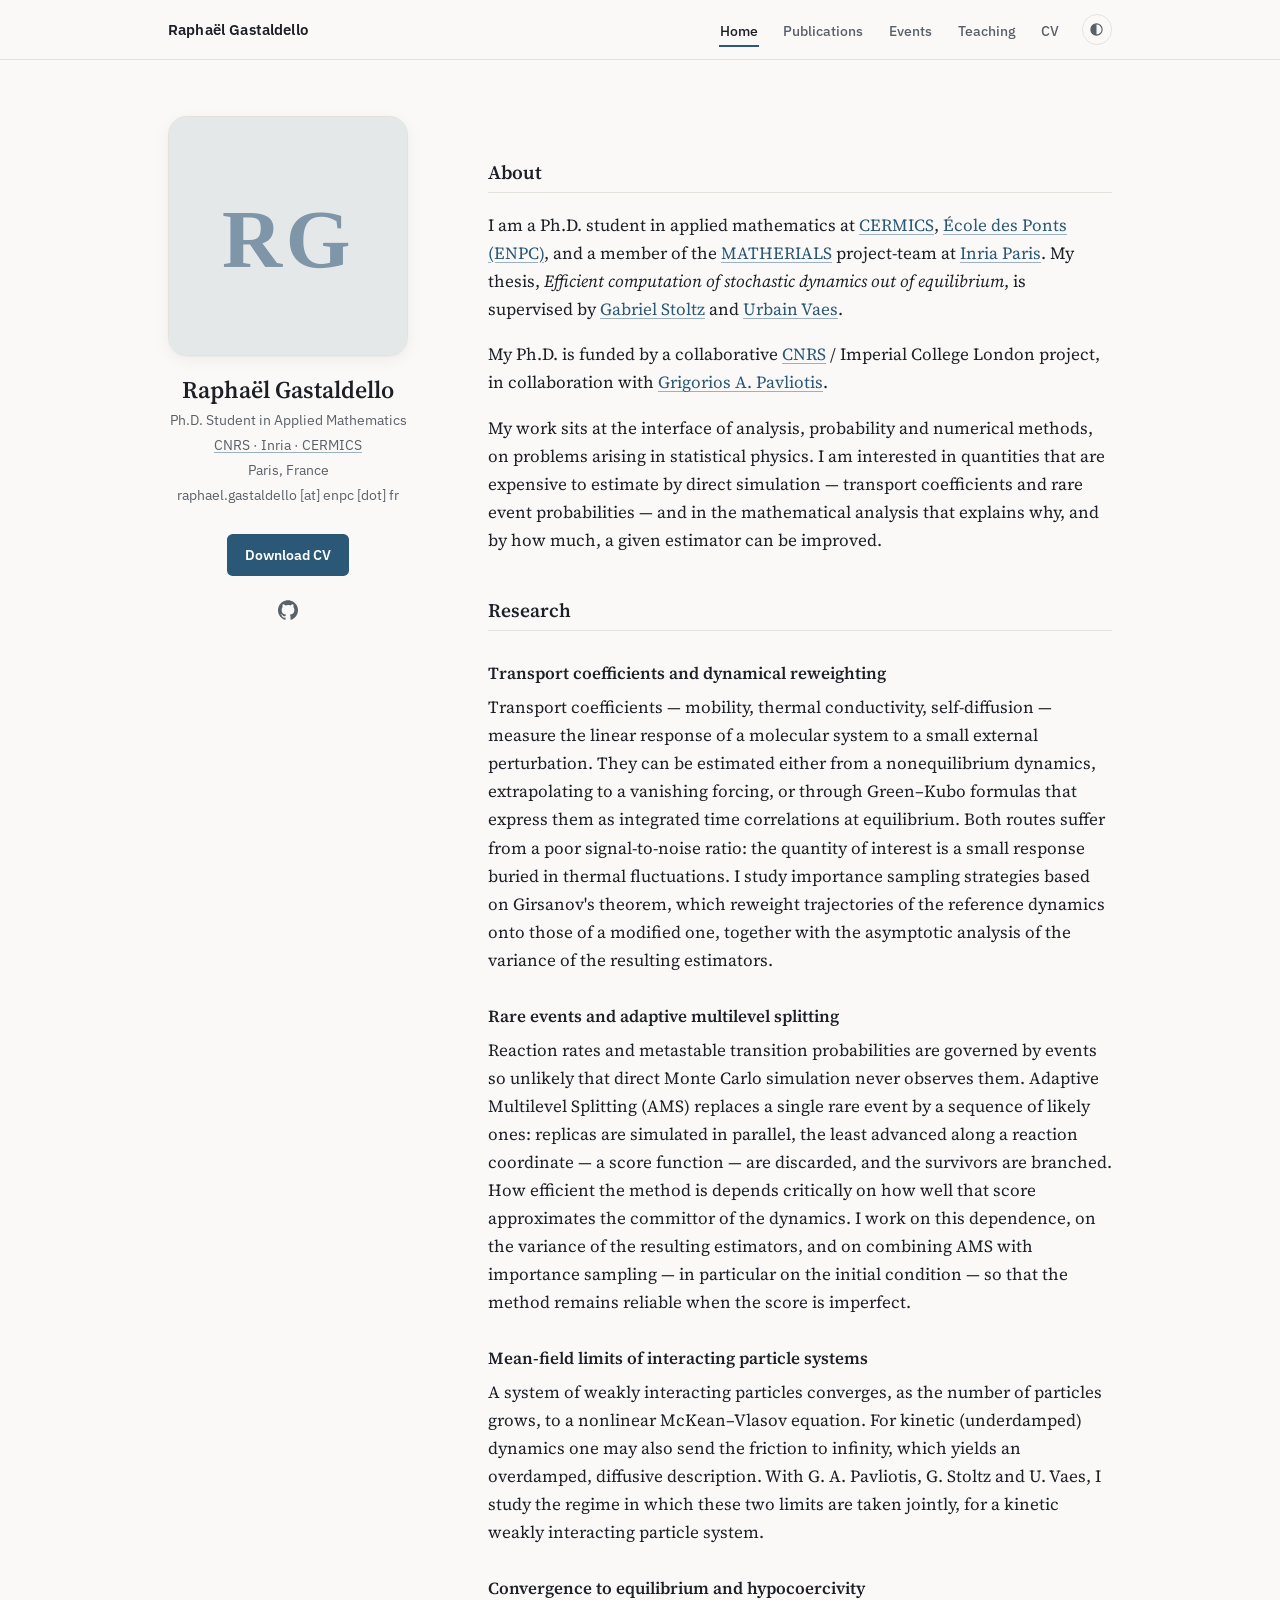
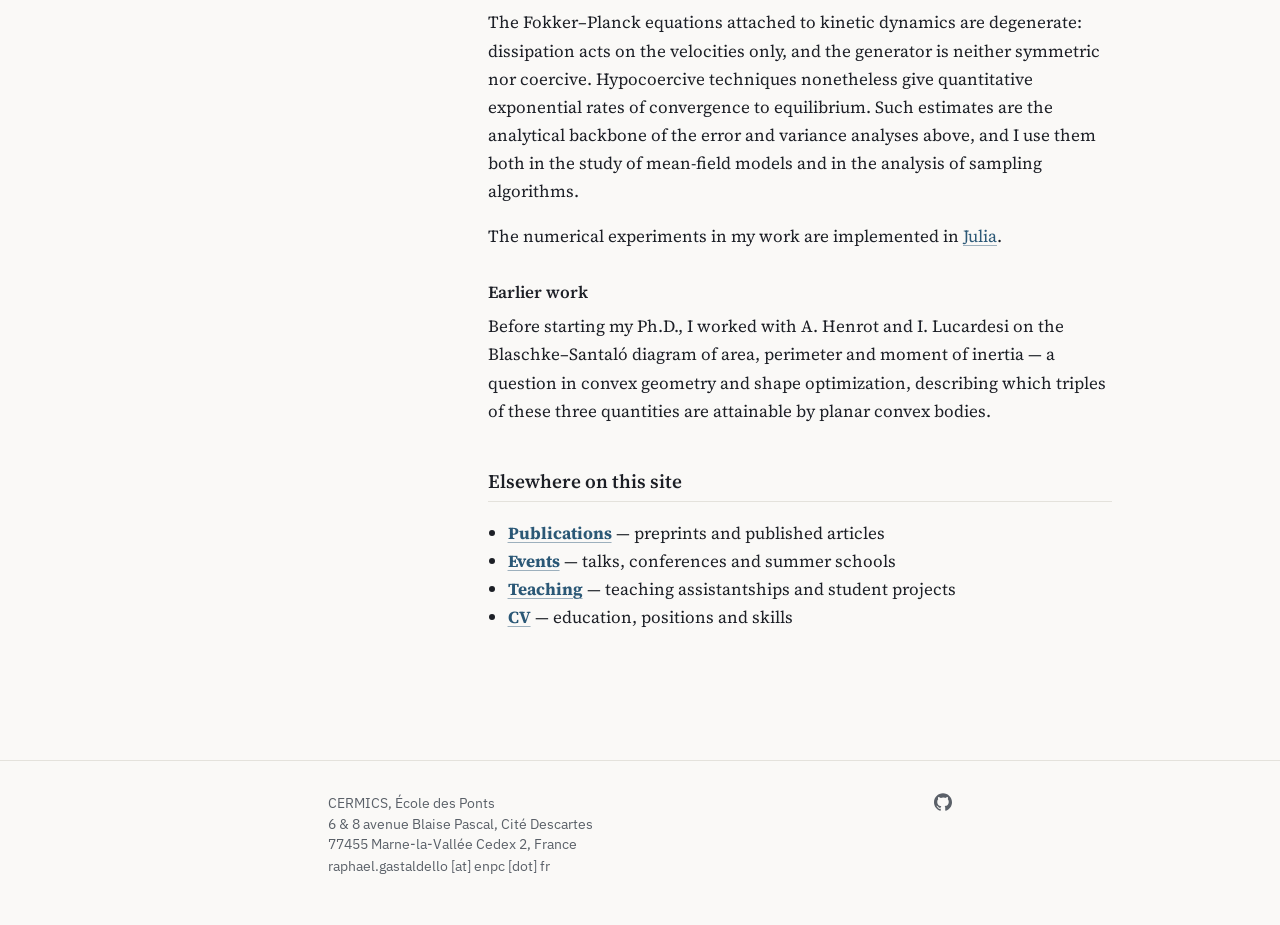
==== index.html @ 49ae83a9 "Initial commit: personal research website Static HTML/CSS site (no build step), published by GitHub " ====
<!DOCTYPE html>
<html lang="en">
<head>
<meta charset="UTF-8">
<meta name="viewport" content="width=device-width, initial-scale=1">
<title>Raphaël Gastaldello — Ph.D. Student in Applied Mathematics</title>
<meta name="description" content="Personal academic website of Raphaël Gastaldello, Ph.D. student in applied mathematics at CERMICS, École des Ponts, and the MATHERIALS team at Inria Paris. Transport coefficients, rare events, interacting particle systems.">
<meta name="keywords" content="Raphaël Gastaldello, transport coefficients, Green-Kubo, Girsanov reweighting, importance sampling, adaptive multilevel splitting, rare events, mean-field limit, hypocoercivity, molecular dynamics, CERMICS, Inria, CNRS">
<meta name="author" content="Raphaël Gastaldello">
<link rel="canonical" href="https://rgastald.github.io/">

<meta property="og:type" content="website">
<meta property="og:title" content="Raphaël Gastaldello — Ph.D. Student in Applied Mathematics">
<meta property="og:description" content="Ph.D. student at CERMICS, École des Ponts, and the MATHERIALS team at Inria Paris. Efficient computation of stochastic dynamics out of equilibrium.">
<meta property="og:url" content="https://rgastald.github.io/">

<link rel="icon" href="data:,">
<link rel="preconnect" href="https://fonts.googleapis.com">
<link rel="preconnect" href="https://fonts.gstatic.com" crossorigin>
<link href="https://fonts.googleapis.com/css2?family=Source+Serif+4:ital,opsz,wght@0,8..60,400;0,8..60,600;0,8..60,700;1,8..60,400&family=IBM+Plex+Sans:ital,wght@0,400;0,500;0,600;1,400&display=swap" rel="stylesheet">
<link rel="stylesheet" href="/assets/css/main.css">
<script>try{var t=localStorage.getItem('theme');if(t)document.documentElement.setAttribute('data-theme',t)}catch(e){}</script>
</head>
<body>

<a class="skip-link" href="#main">Skip to content</a>

<header class="site-nav">
  <div class="site-nav__inner">
    <a class="site-nav__brand" href="/">Raphaël Gastaldello</a>
    <div class="site-nav__right">
      <nav aria-label="Primary">
        <ul class="site-nav__links">
          <li><a href="/" aria-current="page">Home</a></li>
          <li><a href="/publications/">Publications</a></li>
          <li><a href="/events/">Events</a></li>
          <li><a href="/teaching/">Teaching</a></li>
          <li><a href="/cv/">CV</a></li>
        </ul>
      </nav>
      <button class="theme-toggle" type="button" data-theme-toggle aria-label="Switch between light and dark theme" title="Switch theme">
        <svg xmlns="http://www.w3.org/2000/svg" viewBox="0 0 24 24" width="15" height="15" fill="none" stroke="currentColor" stroke-width="1.8" aria-hidden="true" focusable="false"><circle cx="12" cy="12" r="9"/><path d="M12 3a9 9 0 0 0 0 18z" fill="currentColor" stroke="none"/></svg>
      </button>
    </div>
  </div>
</header>

<main class="page page--home" id="main">
  <div class="home-grid">

    <aside class="home-sidebar">
      <div class="home-sidebar__top">
        <!-- Replace portrait.svg by your own photo, e.g. portrait.jpg (square crop). -->
        <img class="home-sidebar__photo" src="/assets/img/portrait.svg" alt="Portrait of Raphaël Gastaldello">
        <div class="home-sidebar__info">
          <h1 class="home-sidebar__name">Raphaël Gastaldello</h1>
          <p class="home-sidebar__role">Ph.D. Student in Applied Mathematics</p>
          <p class="home-sidebar__affiliation">
            <a href="https://team.inria.fr/matherials/">CNRS · Inria · CERMICS</a>
          </p>
          <p class="home-sidebar__location">Paris, France</p>
          <p class="home-sidebar__email">raphael.gastaldello [at] enpc [dot] fr</p>
        </div>
      </div>

      <a class="button home-sidebar__cv" href="/assets/files/cv.pdf">Download CV</a>

      <div class="home-sidebar__social">
        <a class="icon-link" href="https://github.com/rgastald" aria-label="GitHub"><svg xmlns="http://www.w3.org/2000/svg" viewBox="0 0 24 24" width="20" height="20" fill="currentColor" aria-hidden="true" focusable="false"><path d="M12 .297c-6.63 0-12 5.373-12 12 0 5.303 3.438 9.8 8.205 11.385.6.113.82-.258.82-.577 0-.285-.01-1.04-.015-2.04-3.338.724-4.042-1.61-4.042-1.61-.546-1.385-1.333-1.754-1.333-1.754-1.089-.744.084-.729.084-.729 1.205.084 1.839 1.237 1.839 1.237 1.07 1.834 2.807 1.304 3.492.997.107-.775.418-1.305.762-1.605-2.665-.305-5.466-1.334-5.466-5.93 0-1.31.469-2.381 1.236-3.221-.124-.303-.535-1.524.117-3.176 0 0 1.008-.322 3.301 1.23a11.5 11.5 0 0 1 3.003-.404c1.02.005 2.047.138 3.003.404 2.291-1.552 3.297-1.23 3.297-1.23.653 1.653.242 2.874.118 3.176.77.84 1.235 1.911 1.235 3.221 0 4.609-2.807 5.624-5.479 5.921.43.372.823 1.102.823 2.222 0 1.606-.014 2.898-.014 3.293 0 .322.216.694.825.576C20.565 22.092 24 17.592 24 12.297c0-6.627-5.373-12-12-12"/></svg></a>
      </div>
    </aside>

    <div class="home-content">

      <h2 id="about">About</h2>

      <p>I am a Ph.D. student in applied mathematics at <a href="https://cermics.enpc.fr/">CERMICS</a>,
      <a href="https://www.ecoledesponts.fr/en">École des Ponts (ENPC)</a>, and a member of the
      <a href="https://team.inria.fr/matherials/">MATHERIALS</a> project-team at
      <a href="https://www.inria.fr/en/centre-inria-de-paris">Inria Paris</a>. My thesis,
      <em>Efficient computation of stochastic dynamics out of equilibrium</em>, is supervised by
      <a href="https://cermics.enpc.fr/~stoltz/">Gabriel Stoltz</a> and
      <a href="https://urbain.vaes.uk/">Urbain Vaes</a>.</p>

      <p>My Ph.D. is funded by a collaborative <a href="https://www.cnrs.fr/en">CNRS</a> / Imperial College
      London project, in collaboration with
      <a href="https://www.ma.imperial.ac.uk/~pavl/">Grigorios A. Pavliotis</a>.</p>

      <p>My work sits at the interface of analysis, probability and numerical methods, on problems arising
      in statistical physics. I am interested in quantities that are expensive to estimate by direct
      simulation — transport coefficients and rare event probabilities — and in the mathematical analysis
      that explains why, and by how much, a given estimator can be improved.</p>

      <h2 id="research">Research</h2>

      <h3>Transport coefficients and dynamical reweighting</h3>
      <p>Transport coefficients — mobility, thermal conductivity, self-diffusion — measure the linear
      response of a molecular system to a small external perturbation. They can be estimated either from a
      nonequilibrium dynamics, extrapolating to a vanishing forcing, or through Green–Kubo formulas that
      express them as integrated time correlations at equilibrium. Both routes suffer from a poor
      signal-to-noise ratio: the quantity of interest is a small response buried in thermal fluctuations. I
      study importance sampling strategies based on Girsanov's theorem, which reweight trajectories of the
      reference dynamics onto those of a modified one, together with the asymptotic analysis of the
      variance of the resulting estimators.</p>

      <h3>Rare events and adaptive multilevel splitting</h3>
      <p>Reaction rates and metastable transition probabilities are governed by events so unlikely that
      direct Monte Carlo simulation never observes them. Adaptive Multilevel Splitting (AMS) replaces a
      single rare event by a sequence of likely ones: replicas are simulated in parallel, the least advanced
      along a reaction coordinate — a score function — are discarded, and the survivors are branched. How
      efficient the method is depends critically on how well that score approximates the committor of the
      dynamics. I work on this dependence, on the variance of the resulting estimators, and on combining
      AMS with importance sampling — in particular on the initial condition — so that the method remains
      reliable when the score is imperfect.</p>

      <h3>Mean-field limits of interacting particle systems</h3>
      <p>A system of weakly interacting particles converges, as the number of particles grows, to a
      nonlinear McKean–Vlasov equation. For kinetic (underdamped) dynamics one may also send the friction
      to infinity, which yields an overdamped, diffusive description. With G. A. Pavliotis, G. Stoltz and
      U. Vaes, I study the regime in which these two limits are taken jointly, for a kinetic weakly
      interacting particle system.</p>

      <h3>Convergence to equilibrium and hypocoercivity</h3>
      <p>The Fokker–Planck equations attached to kinetic dynamics are degenerate: dissipation acts on the
      velocities only, and the generator is neither symmetric nor coercive. Hypocoercive techniques
      nonetheless give quantitative exponential rates of convergence to equilibrium. Such estimates are the
      analytical backbone of the error and variance analyses above, and I use them both in the study of
      mean-field models and in the analysis of sampling algorithms.</p>

      <p>The numerical experiments in my work are implemented in <a href="https://julialang.org/">Julia</a>.</p>

      <h3>Earlier work</h3>
      <p>Before starting my Ph.D., I worked with A. Henrot and I. Lucardesi on the Blaschke–Santaló diagram
      of area, perimeter and moment of inertia — a question in convex geometry and shape optimization,
      describing which triples of these three quantities are attainable by planar convex bodies.</p>

      <h2 id="elsewhere">Elsewhere on this site</h2>
      <ul>
        <li><strong><a href="/publications/">Publications</a></strong> — preprints and published articles</li>
        <li><strong><a href="/events/">Events</a></strong> — talks, conferences and summer schools</li>
        <li><strong><a href="/teaching/">Teaching</a></strong> — teaching assistantships and student projects</li>
        <li><strong><a href="/cv/">CV</a></strong> — education, positions and skills</li>
      </ul>

    </div>
  </div>
</main>

<footer class="site-footer">
  <div class="site-footer__inner">
    <div class="site-footer__block">
      <address>
        CERMICS, École des Ponts<br>
        6 &amp; 8 avenue Blaise Pascal, Cité Descartes<br>
        77455 Marne-la-Vallée Cedex 2, France
      </address>
      <span class="email-obfuscated">raphael.gastaldello [at] enpc [dot] fr</span>
    </div>
    <div class="site-footer__block site-footer__social">
      <a class="icon-link" href="https://github.com/rgastald" aria-label="GitHub"><svg xmlns="http://www.w3.org/2000/svg" viewBox="0 0 24 24" width="18" height="18" fill="currentColor" aria-hidden="true" focusable="false"><path d="M12 .297c-6.63 0-12 5.373-12 12 0 5.303 3.438 9.8 8.205 11.385.6.113.82-.258.82-.577 0-.285-.01-1.04-.015-2.04-3.338.724-4.042-1.61-4.042-1.61-.546-1.385-1.333-1.754-1.333-1.754-1.089-.744.084-.729.084-.729 1.205.084 1.839 1.237 1.839 1.237 1.07 1.834 2.807 1.304 3.492.997.107-.775.418-1.305.762-1.605-2.665-.305-5.466-1.334-5.466-5.93 0-1.31.469-2.381 1.236-3.221-.124-.303-.535-1.524.117-3.176 0 0 1.008-.322 3.301 1.23a11.5 11.5 0 0 1 3.003-.404c1.02.005 2.047.138 3.003.404 2.291-1.552 3.297-1.23 3.297-1.23.653 1.653.242 2.874.118 3.176.77.84 1.235 1.911 1.235 3.221 0 4.609-2.807 5.624-5.479 5.921.43.372.823 1.102.823 2.222 0 1.606-.014 2.898-.014 3.293 0 .322.216.694.825.576C20.565 22.092 24 17.592 24 12.297c0-6.627-5.373-12-12-12"/></svg></a>
    </div>
  </div>
</footer>

<script src="/assets/js/theme.js"></script>
</body>
</html>
---- assets/css/main.css ----
/* ==========================================================================
   Raphaël Gastaldello — personal academic website
   One stylesheet, no build step. Light and dark themes via custom properties.
   ========================================================================== */

/* --- Design tokens ------------------------------------------------------- */

:root {
  --bg:          #faf9f7;
  --bg-elevated: #ffffff;
  --text:        #1c1f26;
  --text-muted:  #5a6068;
  --border:      #e4e2dc;
  --accent:      #2b5876;
  --accent-soft: #e8eef4;
  --shadow: 0 1px 2px rgba(20, 20, 15, .04), 0 4px 16px rgba(20, 20, 15, .05);

  --font-serif: "Source Serif 4", Georgia, "Times New Roman", serif;
  --font-sans:  "IBM Plex Sans", -apple-system, BlinkMacSystemFont, "Segoe UI", sans-serif;

  --measure: 42rem;      /* reading width of the text pages */
  --nav-height: 3.75rem;

  color-scheme: light dark;
}

/* Dark palette, applied by OS preference unless the reader forced light. */
@media (prefers-color-scheme: dark) {
  :root:not([data-theme="light"]) {
    --bg:          #14161a;
    --bg-elevated: #1a1d22;
    --text:        #e6e7ea;
    --text-muted:  #979da5;
    --border:      #292c33;
    --accent:      #8ebbd9;
    --accent-soft: #1a2530;
    --shadow: 0 1px 2px rgba(0, 0, 0, .3), 0 4px 16px rgba(0, 0, 0, .3);
  }
}

/* ... and by the explicit toggle, in both directions. */
:root[data-theme="dark"] {
  --bg:          #14161a;
  --bg-elevated: #1a1d22;
  --text:        #e6e7ea;
  --text-muted:  #979da5;
  --border:      #292c33;
  --accent:      #8ebbd9;
  --accent-soft: #1a2530;
  --shadow: 0 1px 2px rgba(0, 0, 0, .3), 0 4px 16px rgba(0, 0, 0, .3);
}

/* --- Base ---------------------------------------------------------------- */

* { box-sizing: border-box; }

html { -webkit-text-size-adjust: 100%; }

/* Smooth in-page anchor jumps, unless the reader asked for less motion. */
@media (prefers-reduced-motion: no-preference) {
  html { scroll-behavior: smooth; }
}

body {
  margin: 0;
  background: var(--bg);
  color: var(--text);
  font-family: var(--font-serif);
  font-size: 1.0625rem;
  line-height: 1.65;
  text-rendering: optimizeLegibility;
  -webkit-font-smoothing: antialiased;
}

h1, h2, h3 {
  font-family: var(--font-serif);
  font-weight: 600;
  line-height: 1.25;
  text-wrap: balance;
  color: var(--text);
}

a {
  color: var(--accent);
  text-decoration-color: color-mix(in srgb, var(--accent) 45%, transparent);
  text-underline-offset: .15em;
}
a:hover { text-decoration-thickness: 2px; }
a:focus-visible,
button:focus-visible { outline: 2px solid var(--accent); outline-offset: 2px; }

ul { padding-left: 1.15em; }

em { font-style: italic; }

.skip-link {
  position: absolute;
  left: -9999px;
  top: 0;
  font-family: var(--font-sans);
  font-size: .9rem;
  background: var(--bg-elevated);
  border: 1px solid var(--border);
  padding: .5rem .9rem;
  border-radius: .35rem;
  z-index: 100;
}
.skip-link:focus { left: 1rem; top: 1rem; }

/* --- Site navigation ----------------------------------------------------- */

.site-nav {
  position: sticky;
  top: 0;
  z-index: 10;
  height: var(--nav-height);
  background: color-mix(in srgb, var(--bg) 88%, transparent);
  backdrop-filter: blur(8px);
  border-bottom: 1px solid var(--border);
}

.site-nav__inner {
  max-width: 62rem;
  height: 100%;
  margin: 0 auto;
  padding: 0 1.5rem;
  display: flex;
  align-items: center;
  justify-content: space-between;
  gap: 1rem;
  overflow-x: auto;
  scrollbar-width: none;
}
.site-nav__inner::-webkit-scrollbar { display: none; }

.site-nav__brand {
  font-family: var(--font-sans);
  font-weight: 600;
  font-size: .95rem;
  color: var(--text);
  text-decoration: none;
  letter-spacing: .01em;
  white-space: nowrap;
}

.site-nav__right { display: flex; align-items: center; gap: 1.35rem; }

.site-nav__links {
  display: flex;
  gap: 1.5rem;
  list-style: none;
  margin: 0;
  padding: 0;
}
.site-nav__links a {
  font-family: var(--font-sans);
  font-size: .9rem;
  font-weight: 500;
  color: var(--text-muted);
  text-decoration: none;
  padding: .35rem .05rem;
  border-bottom: 2px solid transparent;
  white-space: nowrap;
}
.site-nav__links a:hover { color: var(--text); }
.site-nav__links a[aria-current="page"] {
  color: var(--text);
  border-bottom-color: var(--accent);
}

.theme-toggle {
  display: inline-flex;
  align-items: center;
  justify-content: center;
  width: 1.9rem;
  height: 1.9rem;
  padding: 0;
  flex: none;
  border: 1px solid var(--border);
  border-radius: 50%;
  background: transparent;
  color: var(--text-muted);
  cursor: pointer;
}
.theme-toggle:hover { color: var(--accent); border-color: var(--accent); }

/* Narrow screens: drop the brand so the whole menu fits without scrolling. */
@media (max-width: 34rem) {
  .site-nav__inner { padding: 0 1rem; }
  .site-nav__brand { display: none; }
  .site-nav__links { gap: .95rem; }
  .site-nav__links a { font-size: .85rem; }
  .site-nav__right { gap: 1rem; }
}

/* --- Text pages ---------------------------------------------------------- */

.page {
  max-width: var(--measure);
  margin: 0 auto;
  padding: 3rem 1.5rem 5rem;
}

.page__header {
  display: flex;
  align-items: center;
  justify-content: space-between;
  flex-wrap: wrap;
  gap: .75rem 1.5rem;
  margin-bottom: .4rem;
}
.page__title { font-size: 2rem; margin: 0; }
.page__subtitle {
  font-family: var(--font-sans);
  color: var(--text-muted);
  margin: 0 0 2.5rem;
  font-size: 1rem;
}
.page__header + .entries,
.page__header + h2 { margin-top: 2.2rem; }

.page h2 {
  font-size: 1.2rem;
  margin: 2.75rem 0 1.1rem;
  padding-bottom: .5rem;
  border-bottom: 1px solid var(--border);
  scroll-margin-top: calc(var(--nav-height) + 1rem);
}
.page h3 {
  font-size: 1.06rem;
  margin: 2rem 0 .55rem;
}
.page h3 + p { margin-top: 0; }

:where(.page) p { margin: 0 0 1.1rem; }

/* --- Home ---------------------------------------------------------------- */

.page--home { max-width: none; padding: 0; }

.home-grid {
  max-width: 62rem;
  margin: 0 auto;
  padding: 3.5rem 1.5rem 5rem;
  display: grid;
  grid-template-columns: 15rem 1fr;
  gap: 5rem;
  align-items: start;
}

.home-sidebar {
  position: sticky;
  top: calc(var(--nav-height) + 2.5rem);
  text-align: center;
}
.home-sidebar__top { display: flex; flex-direction: column; gap: 1.25rem; }
.home-sidebar__photo {
  width: 100%;
  aspect-ratio: 1;
  object-fit: cover;
  border-radius: 1.15rem;
  border: 1px solid var(--border);
  box-shadow: var(--shadow);
}
.home-sidebar__name { font-size: 1.5rem; margin: 0 0 .35rem; line-height: 1.2; }
.home-sidebar__role,
.home-sidebar__affiliation,
.home-sidebar__location,
.home-sidebar__email {
  font-family: var(--font-sans);
  font-size: .88rem;
  line-height: 1.55;
  color: var(--text-muted);
  margin: .2rem 0;
}
.home-sidebar__affiliation a { color: var(--text-muted); }
.home-sidebar__affiliation a:hover { color: var(--accent); }
.home-sidebar__cv { margin-top: 1.5rem; }
.home-sidebar__social {
  display: flex;
  justify-content: center;
  gap: 1.1rem;
  margin-top: 1.5rem;
}

.icon-link { display: inline-flex; color: var(--text-muted); line-height: 0; }
.icon-link:hover { color: var(--accent); }

@media (max-width: 46rem) {
  .home-grid { grid-template-columns: 1fr; gap: 2rem; padding-top: 2.5rem; }
  .home-sidebar { position: static; text-align: left; }
  .home-sidebar__top { flex-direction: row; align-items: center; gap: 1.25rem; }
  .home-sidebar__photo { width: 5.5rem; flex-shrink: 0; }
  .home-sidebar__info { text-align: left; }
  .home-sidebar__cv, .home-sidebar__social { margin-top: 1.1rem; }
  .home-sidebar__social { justify-content: flex-start; }
}

/* --- Dated entry lists (CV, teaching, events) ---------------------------- */

.entries { margin-bottom: .5rem; }

.entry {
  display: grid;
  grid-template-columns: 7.5rem 1fr;
  gap: 0 1.5rem;
  padding: .9rem 0;
  border-bottom: 1px solid var(--border);
}
.entry:last-child { border-bottom: none; }

.entry__date {
  font-family: var(--font-sans);
  font-size: .82rem;
  color: var(--text-muted);
  text-align: right;
  padding-top: .2rem;
}
.entry__title { font-weight: 600; margin: 0; }
.entry__sub {
  font-family: var(--font-sans);
  font-style: italic;
  font-size: .88rem;
  color: var(--text-muted);
  margin: .35rem 0 0;
}
.entry__note {
  font-family: var(--font-sans);
  font-size: .82rem;
  color: var(--text-muted);
  margin: .25rem 0 0;
}
.entry__quote { font-style: italic; margin: .3rem 0 0; }

@media (max-width: 30rem) {
  .entry { grid-template-columns: 1fr; gap: .2rem; }
  .entry__date { text-align: left; padding-top: 0; }
}

/* --- Publications -------------------------------------------------------- */

.publications { list-style: none; margin: 0; padding: 0; }

.publications__item {
  padding: 1.15rem 0;
  border-bottom: 1px solid var(--border);
}
.publications__item:last-child { border-bottom: none; }

.publications__title { font-weight: 600; margin: 0 0 .2rem; }
.publications__authors,
.publications__venue {
  font-family: var(--font-sans);
  font-size: .9rem;
  color: var(--text-muted);
  margin: .1rem 0;
}
.publications__me { color: var(--text); font-weight: 600; }
.publications__links {
  font-family: var(--font-sans);
  font-size: .85rem;
  display: flex;
  flex-wrap: wrap;
  gap: 1rem;
  margin: .5rem 0 0;
}

/* --- Buttons ------------------------------------------------------------- */

.button {
  display: inline-block;
  font-family: var(--font-sans);
  font-weight: 600;
  font-size: .9rem;
  color: #fff;
  background: var(--accent);
  padding: .55rem 1.1rem;
  border-radius: .35rem;
  text-decoration: none;
}
.button:hover { opacity: .9; }

:root[data-theme="dark"] .button { color: #14161a; }
@media (prefers-color-scheme: dark) {
  :root:not([data-theme="light"]) .button { color: #14161a; }
}

/* --- Footer -------------------------------------------------------------- */

.site-footer { border-top: 1px solid var(--border); margin-top: 2rem; }
.site-footer__inner {
  max-width: var(--measure);
  margin: 0 auto;
  padding: 2rem 1.5rem 3rem;
  display: flex;
  flex-wrap: wrap;
  justify-content: space-between;
  gap: 1rem;
  font-family: var(--font-sans);
  font-size: .85rem;
  color: var(--text-muted);
}
.site-footer address { font-style: normal; line-height: 1.5; }
.site-footer__social { display: flex; gap: 1rem; align-items: flex-start; }

/* --- Print (mainly for the CV page) ------------------------------------- */

@media print {
  .site-nav, .site-footer__social, .theme-toggle, .skip-link, .button { display: none; }
  body { background: #fff; color: #000; font-size: 10.5pt; }
  .page { padding: 0; max-width: none; }
  a { color: #000; text-decoration: none; }
  .entry { break-inside: avoid; }
}
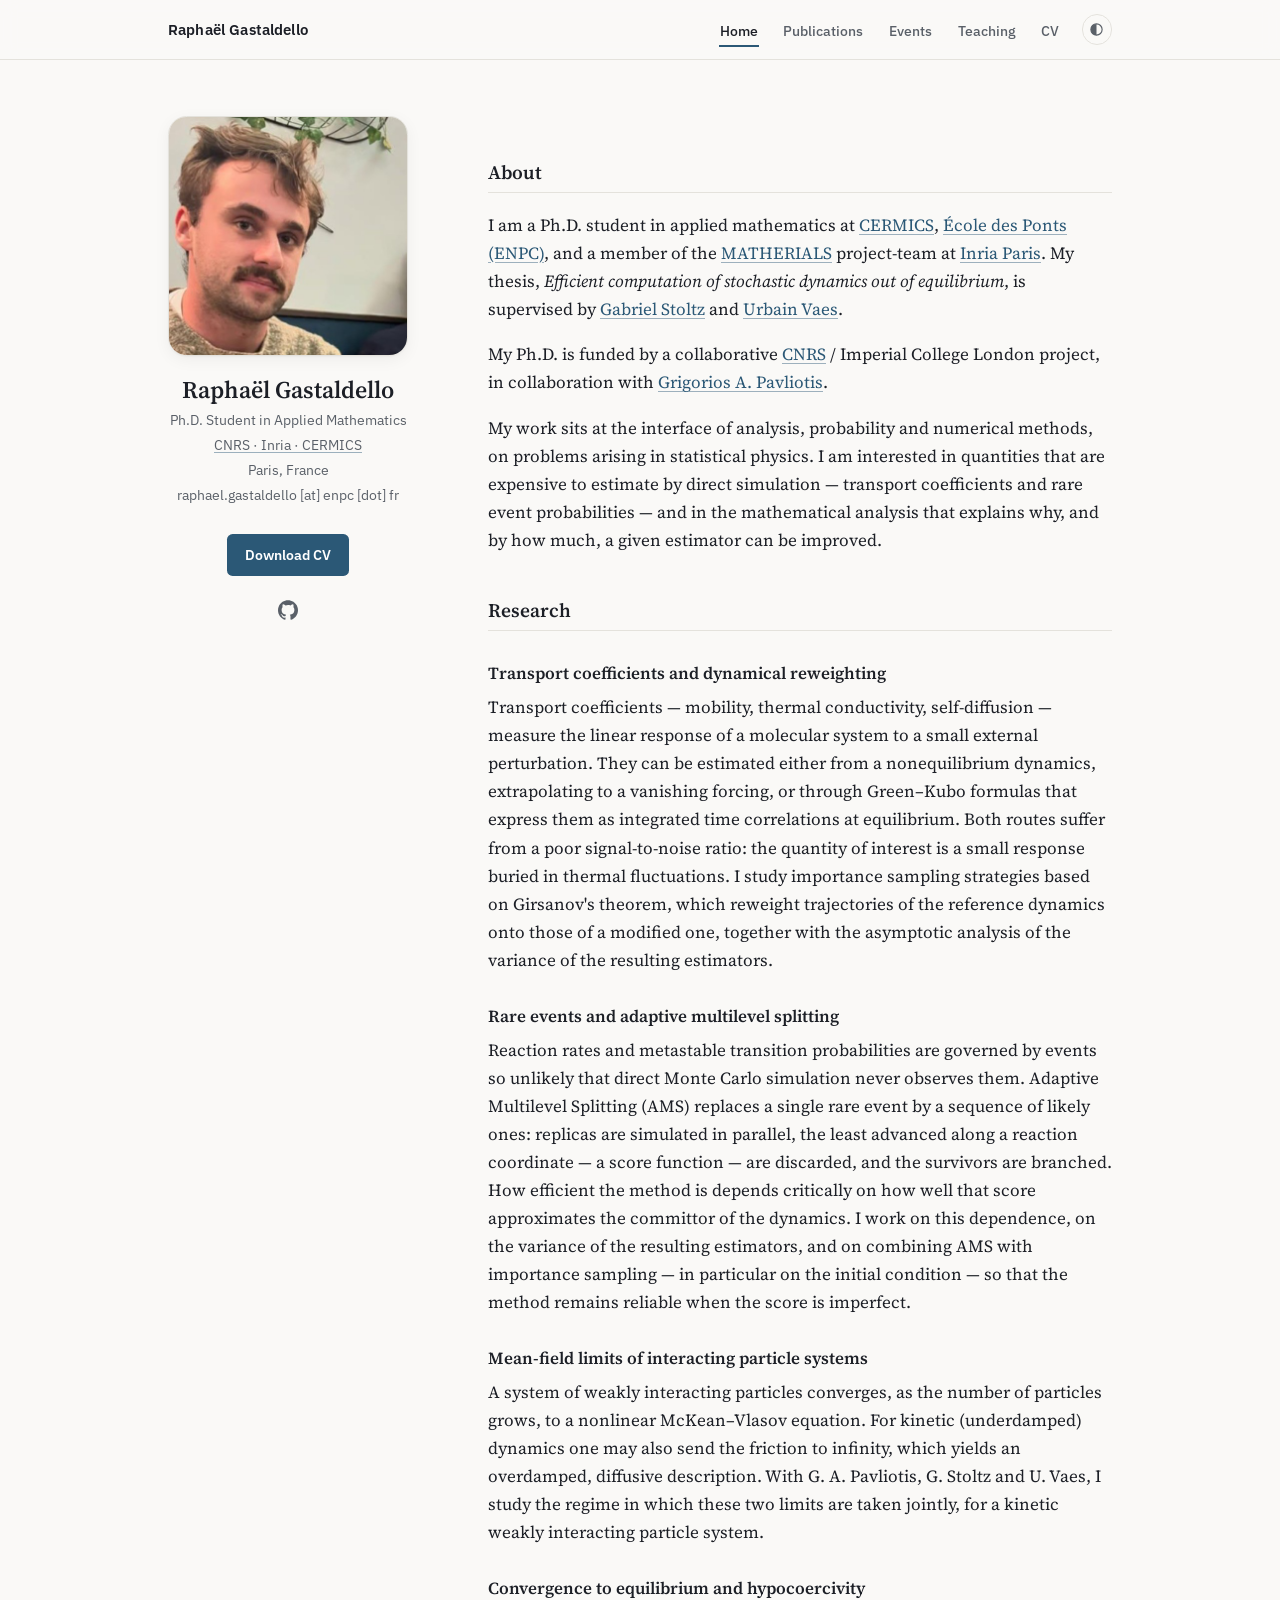
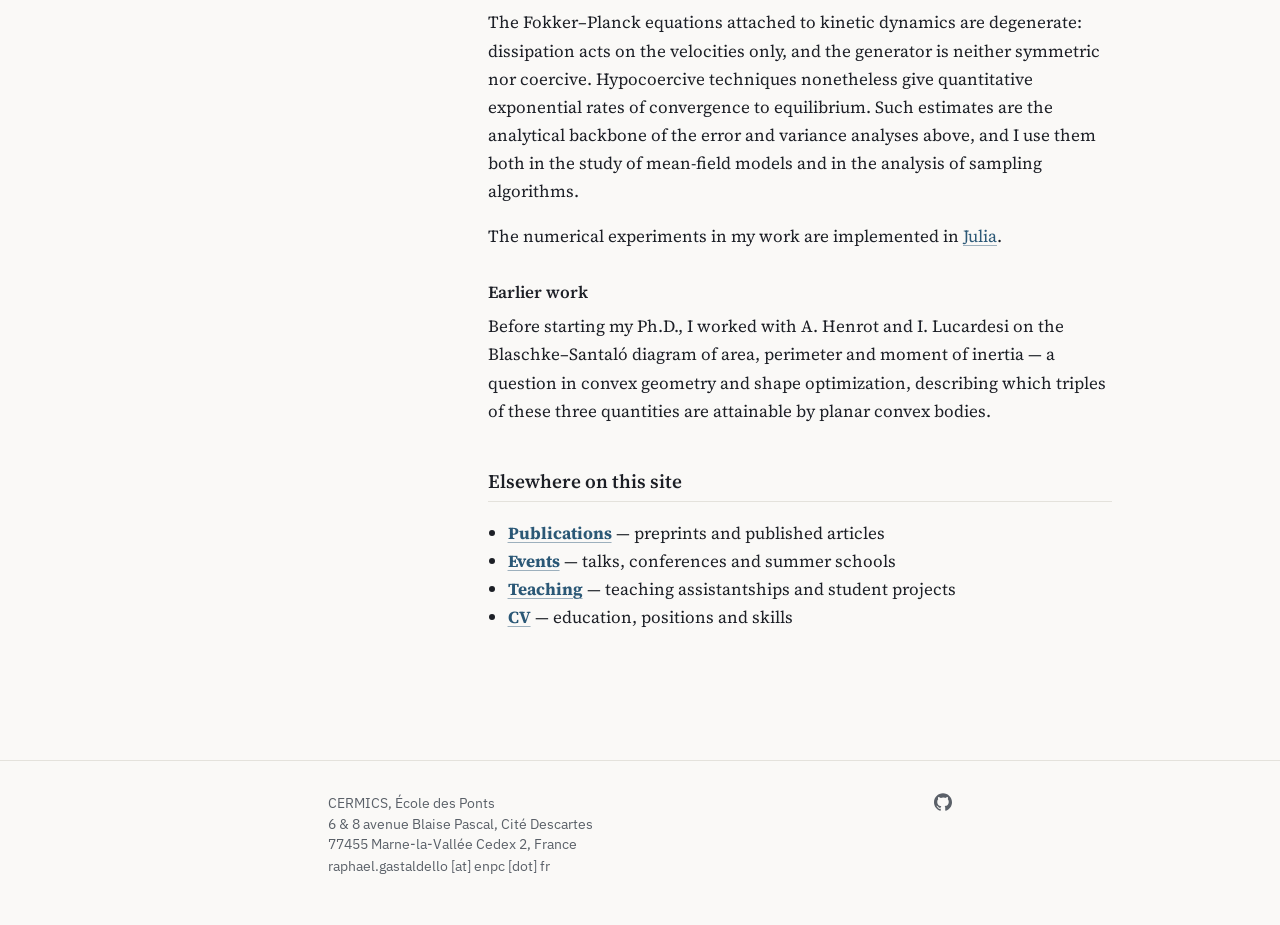
==== commit f68e4382: "Replace the placeholder monogram by the portrait photo Square crop (290px from the 300x518 source, t" ====
--- a/index.html
+++ b/index.html
@@ -50,8 +50,7 @@
 
     <aside class="home-sidebar">
       <div class="home-sidebar__top">
-        <!-- Replace portrait.svg by your own photo, e.g. portrait.jpg (square crop). -->
-        <img class="home-sidebar__photo" src="/assets/img/portrait.svg" alt="Portrait of Raphaël Gastaldello">
+        <img class="home-sidebar__photo" src="/assets/img/portrait.jpg" alt="Portrait of Raphaël Gastaldello">
         <div class="home-sidebar__info">
           <h1 class="home-sidebar__name">Raphaël Gastaldello</h1>
           <p class="home-sidebar__role">Ph.D. Student in Applied Mathematics</p>
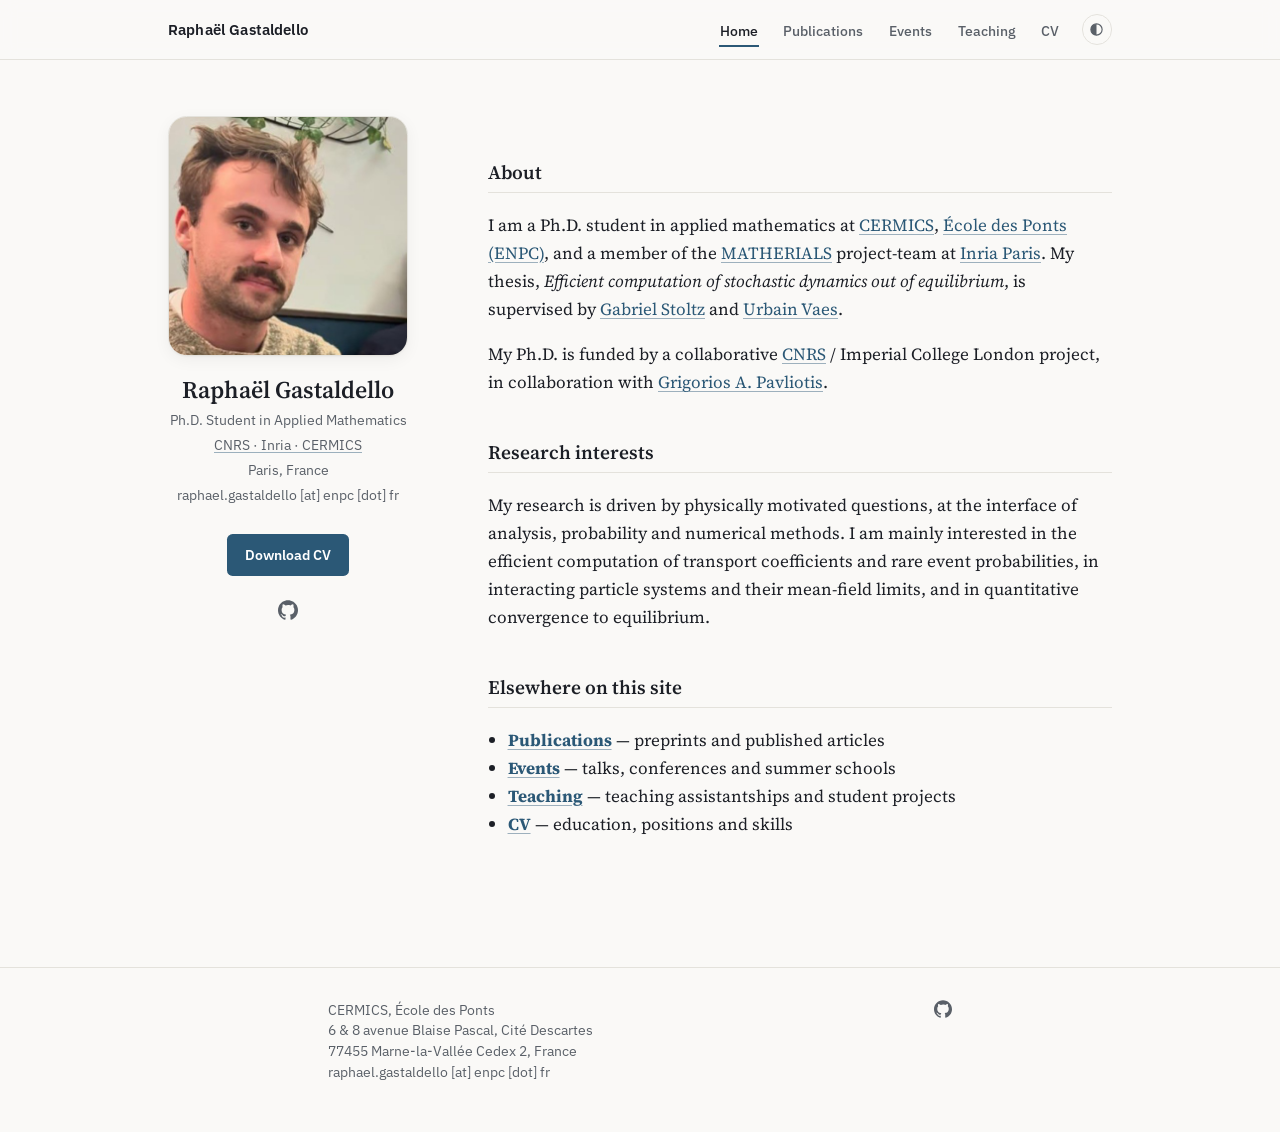
==== commit 696b1769: "Simplify the home page Replace the four detailed research sections by a single short paragraph, so t" ====
--- a/index.html
+++ b/index.html
@@ -85,53 +85,12 @@
       London project, in collaboration with
       <a href="https://www.ma.imperial.ac.uk/~pavl/">Grigorios A. Pavliotis</a>.</p>
 
-      <p>My work sits at the interface of analysis, probability and numerical methods, on problems arising
-      in statistical physics. I am interested in quantities that are expensive to estimate by direct
-      simulation — transport coefficients and rare event probabilities — and in the mathematical analysis
-      that explains why, and by how much, a given estimator can be improved.</p>
+      <h2 id="research-interests">Research interests</h2>
 
-      <h2 id="research">Research</h2>
-
-      <h3>Transport coefficients and dynamical reweighting</h3>
-      <p>Transport coefficients — mobility, thermal conductivity, self-diffusion — measure the linear
-      response of a molecular system to a small external perturbation. They can be estimated either from a
-      nonequilibrium dynamics, extrapolating to a vanishing forcing, or through Green–Kubo formulas that
-      express them as integrated time correlations at equilibrium. Both routes suffer from a poor
-      signal-to-noise ratio: the quantity of interest is a small response buried in thermal fluctuations. I
-      study importance sampling strategies based on Girsanov's theorem, which reweight trajectories of the
-      reference dynamics onto those of a modified one, together with the asymptotic analysis of the
-      variance of the resulting estimators.</p>
-
-      <h3>Rare events and adaptive multilevel splitting</h3>
-      <p>Reaction rates and metastable transition probabilities are governed by events so unlikely that
-      direct Monte Carlo simulation never observes them. Adaptive Multilevel Splitting (AMS) replaces a
-      single rare event by a sequence of likely ones: replicas are simulated in parallel, the least advanced
-      along a reaction coordinate — a score function — are discarded, and the survivors are branched. How
-      efficient the method is depends critically on how well that score approximates the committor of the
-      dynamics. I work on this dependence, on the variance of the resulting estimators, and on combining
-      AMS with importance sampling — in particular on the initial condition — so that the method remains
-      reliable when the score is imperfect.</p>
-
-      <h3>Mean-field limits of interacting particle systems</h3>
-      <p>A system of weakly interacting particles converges, as the number of particles grows, to a
-      nonlinear McKean–Vlasov equation. For kinetic (underdamped) dynamics one may also send the friction
-      to infinity, which yields an overdamped, diffusive description. With G. A. Pavliotis, G. Stoltz and
-      U. Vaes, I study the regime in which these two limits are taken jointly, for a kinetic weakly
-      interacting particle system.</p>
-
-      <h3>Convergence to equilibrium and hypocoercivity</h3>
-      <p>The Fokker–Planck equations attached to kinetic dynamics are degenerate: dissipation acts on the
-      velocities only, and the generator is neither symmetric nor coercive. Hypocoercive techniques
-      nonetheless give quantitative exponential rates of convergence to equilibrium. Such estimates are the
-      analytical backbone of the error and variance analyses above, and I use them both in the study of
-      mean-field models and in the analysis of sampling algorithms.</p>
-
-      <p>The numerical experiments in my work are implemented in <a href="https://julialang.org/">Julia</a>.</p>
-
-      <h3>Earlier work</h3>
-      <p>Before starting my Ph.D., I worked with A. Henrot and I. Lucardesi on the Blaschke–Santaló diagram
-      of area, perimeter and moment of inertia — a question in convex geometry and shape optimization,
-      describing which triples of these three quantities are attainable by planar convex bodies.</p>
+      <p>My research is driven by physically motivated questions, at the interface of analysis, probability
+      and numerical methods. I am mainly interested in the efficient computation of transport coefficients
+      and rare event probabilities, in interacting particle systems and their mean-field limits, and in
+      quantitative convergence to equilibrium.</p>
 
       <h2 id="elsewhere">Elsewhere on this site</h2>
       <ul>
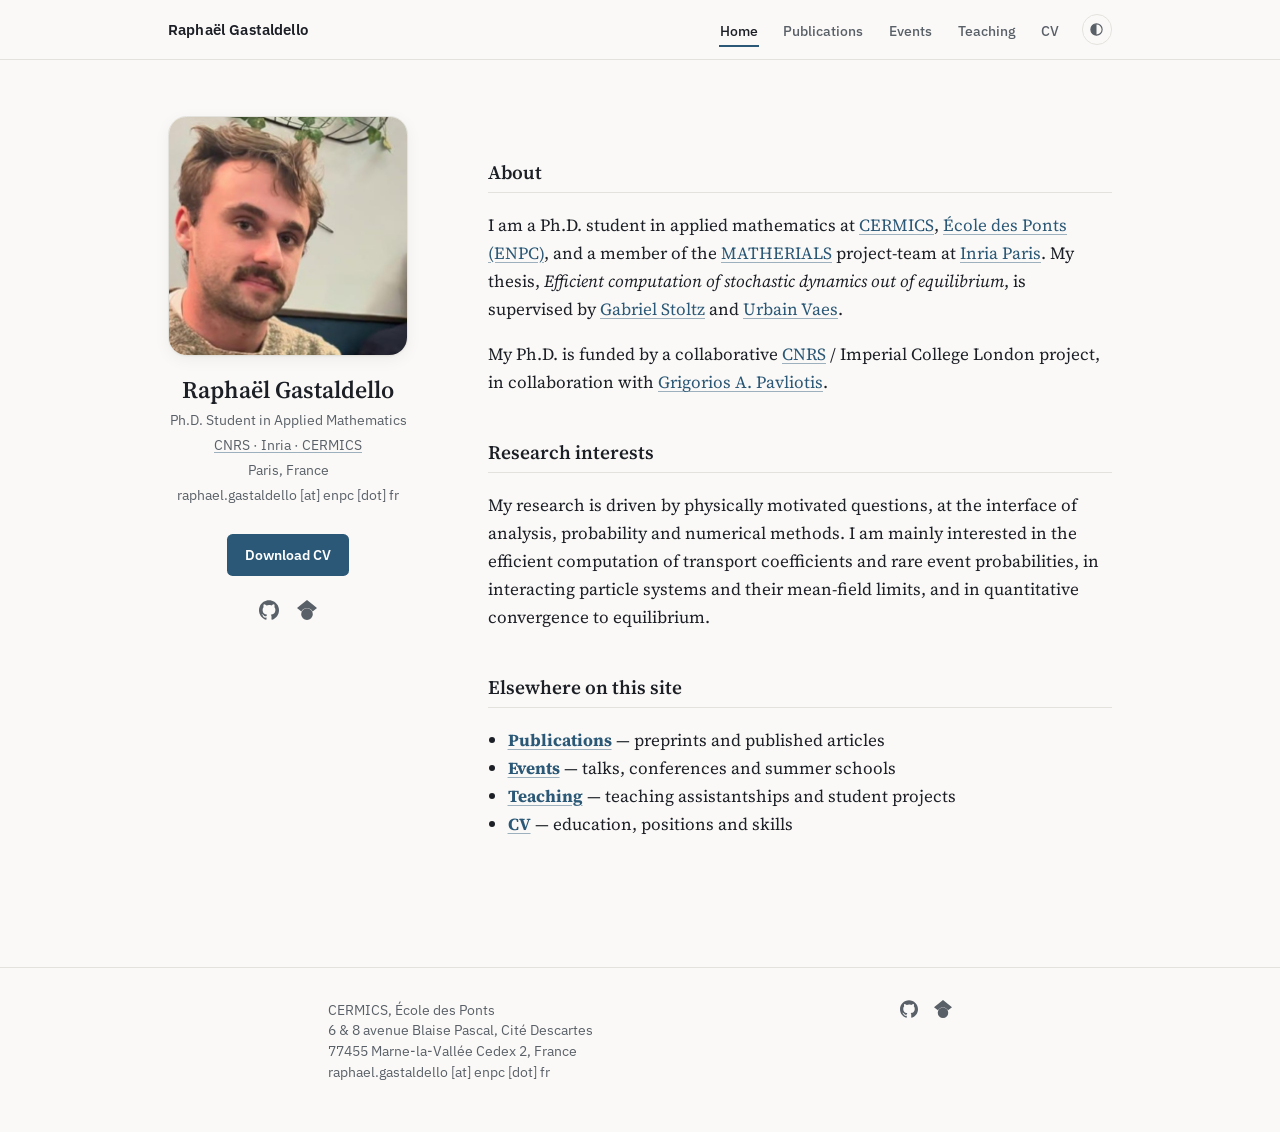
==== commit a4ff0905: "Add a Google Scholar link next to GitHub Sidebar of the home page and footer of all five pages, same" ====
--- a/index.html
+++ b/index.html
@@ -66,6 +66,7 @@
 
       <div class="home-sidebar__social">
         <a class="icon-link" href="https://github.com/rgastald" aria-label="GitHub"><svg xmlns="http://www.w3.org/2000/svg" viewBox="0 0 24 24" width="20" height="20" fill="currentColor" aria-hidden="true" focusable="false"><path d="M12 .297c-6.63 0-12 5.373-12 12 0 5.303 3.438 9.8 8.205 11.385.6.113.82-.258.82-.577 0-.285-.01-1.04-.015-2.04-3.338.724-4.042-1.61-4.042-1.61-.546-1.385-1.333-1.754-1.333-1.754-1.089-.744.084-.729.084-.729 1.205.084 1.839 1.237 1.839 1.237 1.07 1.834 2.807 1.304 3.492.997.107-.775.418-1.305.762-1.605-2.665-.305-5.466-1.334-5.466-5.93 0-1.31.469-2.381 1.236-3.221-.124-.303-.535-1.524.117-3.176 0 0 1.008-.322 3.301 1.23a11.5 11.5 0 0 1 3.003-.404c1.02.005 2.047.138 3.003.404 2.291-1.552 3.297-1.23 3.297-1.23.653 1.653.242 2.874.118 3.176.77.84 1.235 1.911 1.235 3.221 0 4.609-2.807 5.624-5.479 5.921.43.372.823 1.102.823 2.222 0 1.606-.014 2.898-.014 3.293 0 .322.216.694.825.576C20.565 22.092 24 17.592 24 12.297c0-6.627-5.373-12-12-12"/></svg></a>
+        <a class="icon-link" href="https://scholar.google.com/citations?user=X1qEkuAAAAAJ" aria-label="Google Scholar"><svg xmlns="http://www.w3.org/2000/svg" viewBox="0 0 24 24" width="20" height="20" fill="currentColor" aria-hidden="true" focusable="false"><path d="M5.242 13.769L0 9.5 12 0l12 9.5-5.242 4.269C17.548 11.249 14.978 9.5 12 9.5c-2.977 0-5.548 1.748-6.758 4.269zM12 10a7 7 0 1 0 0 14 7 7 0 0 0 0-14z"/></svg></a>
       </div>
     </aside>
 
@@ -116,6 +117,7 @@
     </div>
     <div class="site-footer__block site-footer__social">
       <a class="icon-link" href="https://github.com/rgastald" aria-label="GitHub"><svg xmlns="http://www.w3.org/2000/svg" viewBox="0 0 24 24" width="18" height="18" fill="currentColor" aria-hidden="true" focusable="false"><path d="M12 .297c-6.63 0-12 5.373-12 12 0 5.303 3.438 9.8 8.205 11.385.6.113.82-.258.82-.577 0-.285-.01-1.04-.015-2.04-3.338.724-4.042-1.61-4.042-1.61-.546-1.385-1.333-1.754-1.333-1.754-1.089-.744.084-.729.084-.729 1.205.084 1.839 1.237 1.839 1.237 1.07 1.834 2.807 1.304 3.492.997.107-.775.418-1.305.762-1.605-2.665-.305-5.466-1.334-5.466-5.93 0-1.31.469-2.381 1.236-3.221-.124-.303-.535-1.524.117-3.176 0 0 1.008-.322 3.301 1.23a11.5 11.5 0 0 1 3.003-.404c1.02.005 2.047.138 3.003.404 2.291-1.552 3.297-1.23 3.297-1.23.653 1.653.242 2.874.118 3.176.77.84 1.235 1.911 1.235 3.221 0 4.609-2.807 5.624-5.479 5.921.43.372.823 1.102.823 2.222 0 1.606-.014 2.898-.014 3.293 0 .322.216.694.825.576C20.565 22.092 24 17.592 24 12.297c0-6.627-5.373-12-12-12"/></svg></a>
+        <a class="icon-link" href="https://scholar.google.com/citations?user=X1qEkuAAAAAJ" aria-label="Google Scholar"><svg xmlns="http://www.w3.org/2000/svg" viewBox="0 0 24 24" width="18" height="18" fill="currentColor" aria-hidden="true" focusable="false"><path d="M5.242 13.769L0 9.5 12 0l12 9.5-5.242 4.269C17.548 11.249 14.978 9.5 12 9.5c-2.977 0-5.548 1.748-6.758 4.269zM12 10a7 7 0 1 0 0 14 7 7 0 0 0 0-14z"/></svg></a>
     </div>
   </div>
 </footer>
